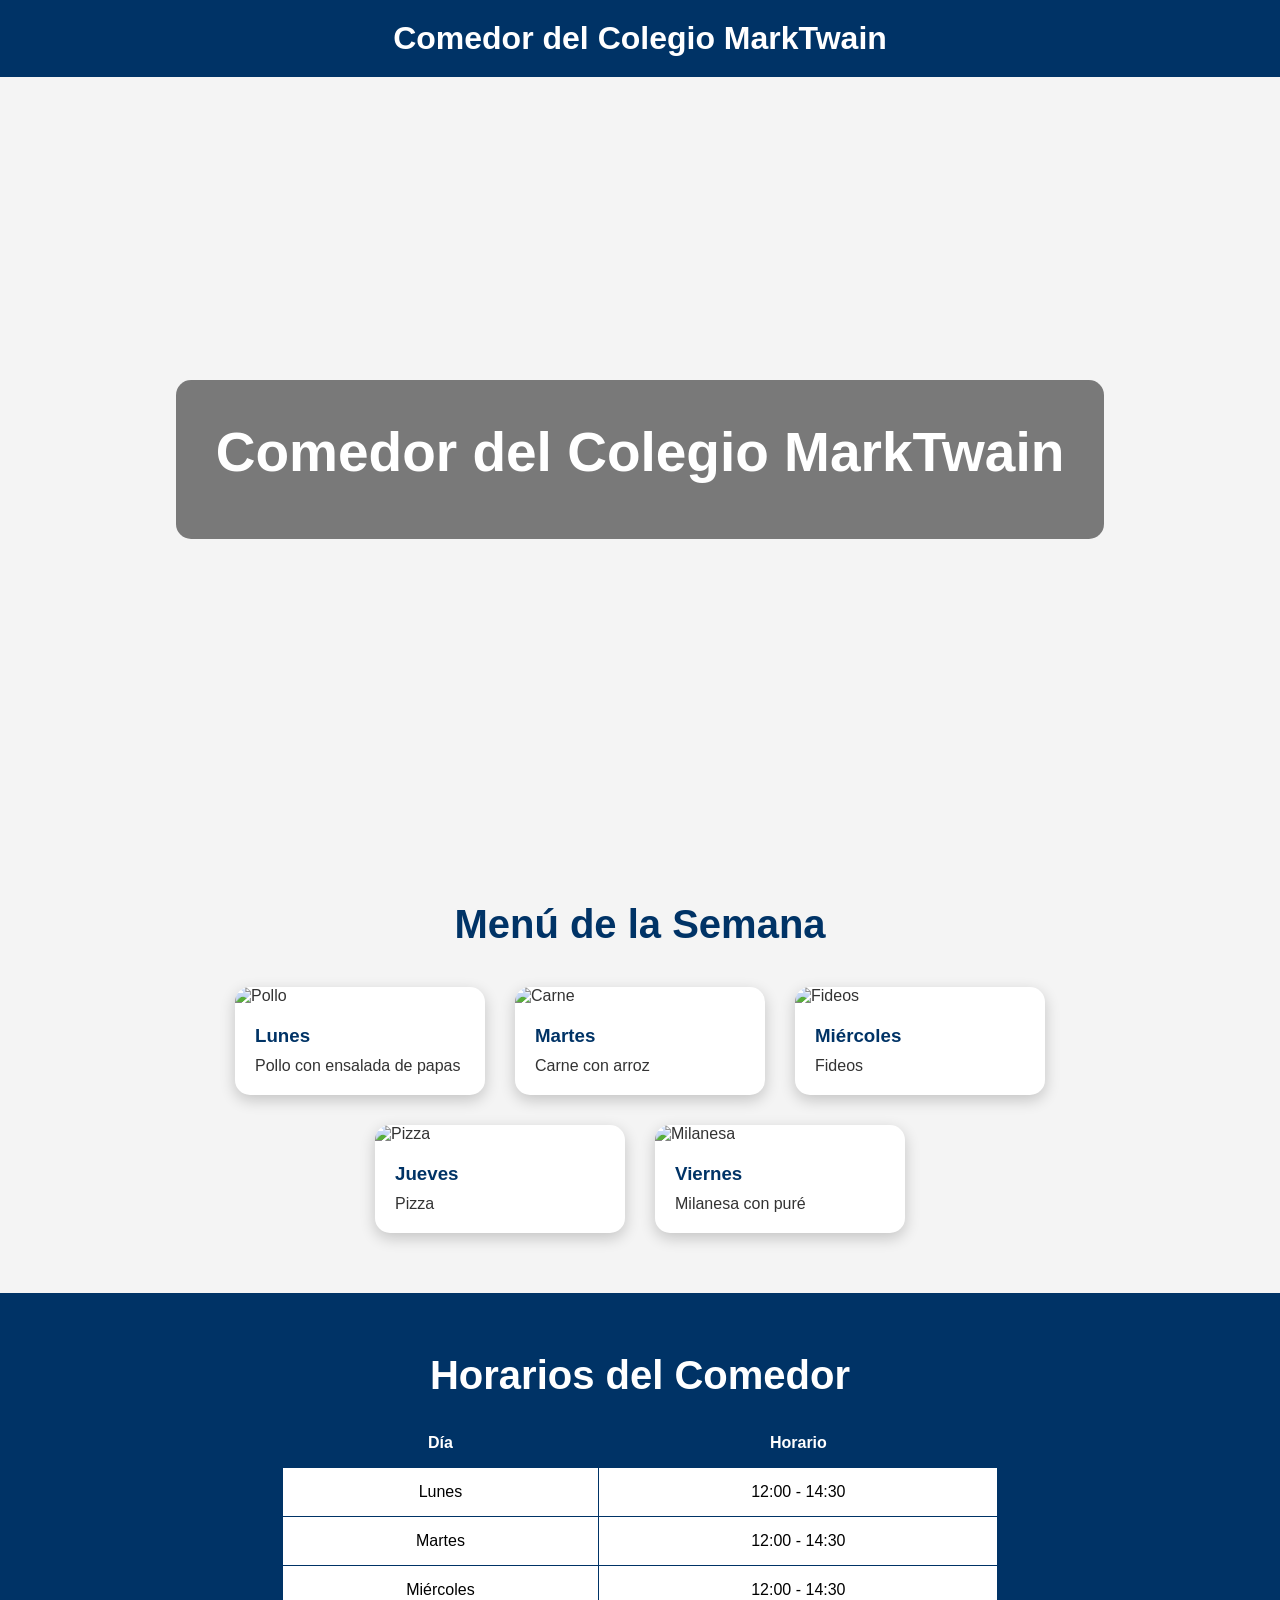
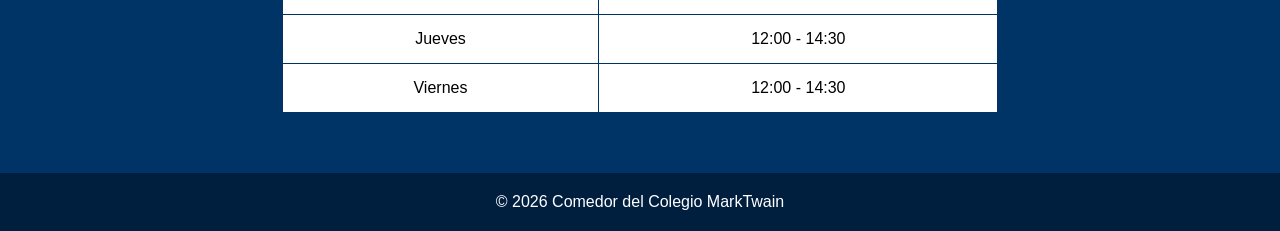
==== cart.html @ 5d7f340d "añadimos index y carta" ====
<!DOCTYPE html>
<html lang="es">
<head>
    <meta charset="UTF-8">
    <meta name="viewport" content="width=device-width, initial-scale=1.0">

    <title>Comedor del Colegio MarkTwain</title>

    <style>

        *{
            margin: 0;
            padding: 0;
            box-sizing: border-box;
            font-family: Arial, Helvetica, sans-serif;
        }

        body{
            background-color: #f4f4f4;
            color: #333;
        }

        header{
            background-color: #003366;
            color: white;
            padding: 20px;
        }

        nav{
            display: flex;
            justify-content: center;
            align-items: center;
        }

        .logo{
            font-size: 32px;
            font-weight: bold;
        }

        .hero{
            height: 85vh;
            background-image: url("images.jpg");
            background-size: cover;
            background-position: center;
            display: flex;
            justify-content: center;
            align-items: center;
            text-align: center;
            color: white;
        }

        .hero-text{
            background-color: rgba(0,0,0,0.5);
            padding: 40px;
            border-radius: 15px;
        }

        .hero h1{
            font-size: 55px;
            margin-bottom: 15px;
        }

        .hero p{
            font-size: 22px;
        }

        section{
            padding: 60px 10%;
        }

        .menu h2{
            text-align: center;
            font-size: 40px;
            color: #003366;
            margin-bottom: 40px;
        }

        .cards{
            display: flex;
            justify-content: center;
            gap: 30px;
            flex-wrap: wrap;
        }

        .card{
            background-color: white;
            width: 250px;
            border-radius: 15px;
            overflow: hidden;
            box-shadow: 0 5px 15px rgba(0,0,0,0.2);
            transition: 0.3s;
        }

        .card:hover{
            transform: translateY(-10px);
        }

        .card img{
            width: 100%;
            height: 180px;
            object-fit: cover;
        }

        .card-content{
            padding: 20px;
        }

        .card-content h3{
            margin-bottom: 10px;
            color: #003366;
        }

        .schedule{
            background-color: #003366;
            color: white;
            text-align: center;
        }

        .schedule h2{
            margin-bottom: 20px;
            font-size: 40px;
        }

        table{
            width: 70%;
            margin: auto;
            border-collapse: collapse;
            background-color: white;
            color: black;
        }

        table, th, td{
            border: 1px solid #003366;
        }

        th{
            background-color: #003366;
            color: white;
        }

        th, td{
            padding: 15px;
        }

        footer{
            background-color: #001f3f;
            color: white;
            text-align: center;
            padding: 20px;
        }

    </style>
</head>

<body>

    <header>

        <nav>

            <div class="logo">
                 Comedor del Colegio MarkTwain
            </div>

        </nav>

    </header>

    <section class="hero">

        <div class="hero-text">

            <h1>Comedor del Colegio MarkTwain</h1>

          
        </div>

    </section>

    <section class="menu">

        <h2>Menú de la Semana</h2>

        <div class="cards">

            <div class="card">

                <img src="https://encrypted-tbn0.gstatic.com/images?q=tbn:ANd9GcScKtC4O2RbxoCnmMoftyU_OCnflUm-5LmpSg&s" alt="Pollo">

                <div class="card-content">
                    <h3>Lunes</h3>
                    <p>Pollo con ensalada de papas</p>
                </div>

            </div>

            <div class="card">

                <img src="https://storage.googleapis.com/fitia_recipe_images/GR-R-V-00007367%2Fv3%2Frect.jpeg" alt="Carne">

                <div class="card-content">
                    <h3>Martes</h3>
                    <p>Carne con arroz</p>
                </div>

            </div>

            <div class="card">

                <img src="https://images.unsplash.com/photo-1621996346565-e3dbc646d9a9" alt="Fideos">

                <div class="card-content">
                    <h3>Miércoles</h3>
                    <p>Fideos</p>
                </div>

            </div>

            <div class="card">

                <img src="https://images.unsplash.com/photo-1513104890138-7c749659a591" alt="Pizza">

                <div class="card-content">
                    <h3>Jueves</h3>
                    <p>Pizza</p>
                </div>

            </div>

            <div class="card">

                <img src="https://img-global.cpcdn.com/steps/36776663fe281927/400x400cq80/photo.jpg" alt="Milanesa">

                <div class="card-content">
                    <h3>Viernes</h3>
                    <p>Milanesa con puré</p>
                </div>

            </div>

        </div>

    </section>

    <section class="schedule">

        <h2>Horarios del Comedor</h2>

        <table>

            <tr>
                <th>Día</th>
                <th>Horario</th>
            </tr>

            <tr>
                <td>Lunes</td>
                <td>12:00 - 14:30</td>
            </tr>

            <tr>
                <td>Martes</td>
                <td>12:00 - 14:30</td>
            </tr>

            <tr>
                <td>Miércoles</td>
                <td>12:00 - 14:30</td>
            </tr>

            <tr>
                <td>Jueves</td>
                <td>12:00 - 14:30</td>
            </tr>

            <tr>
                <td>Viernes</td>
                <td>12:00 - 14:30</td>
            </tr>

        </table>

    </section>

    <footer>

        <p>
            © 2026 Comedor del Colegio MarkTwain
        </p>

    </footer>

</body>
</html>
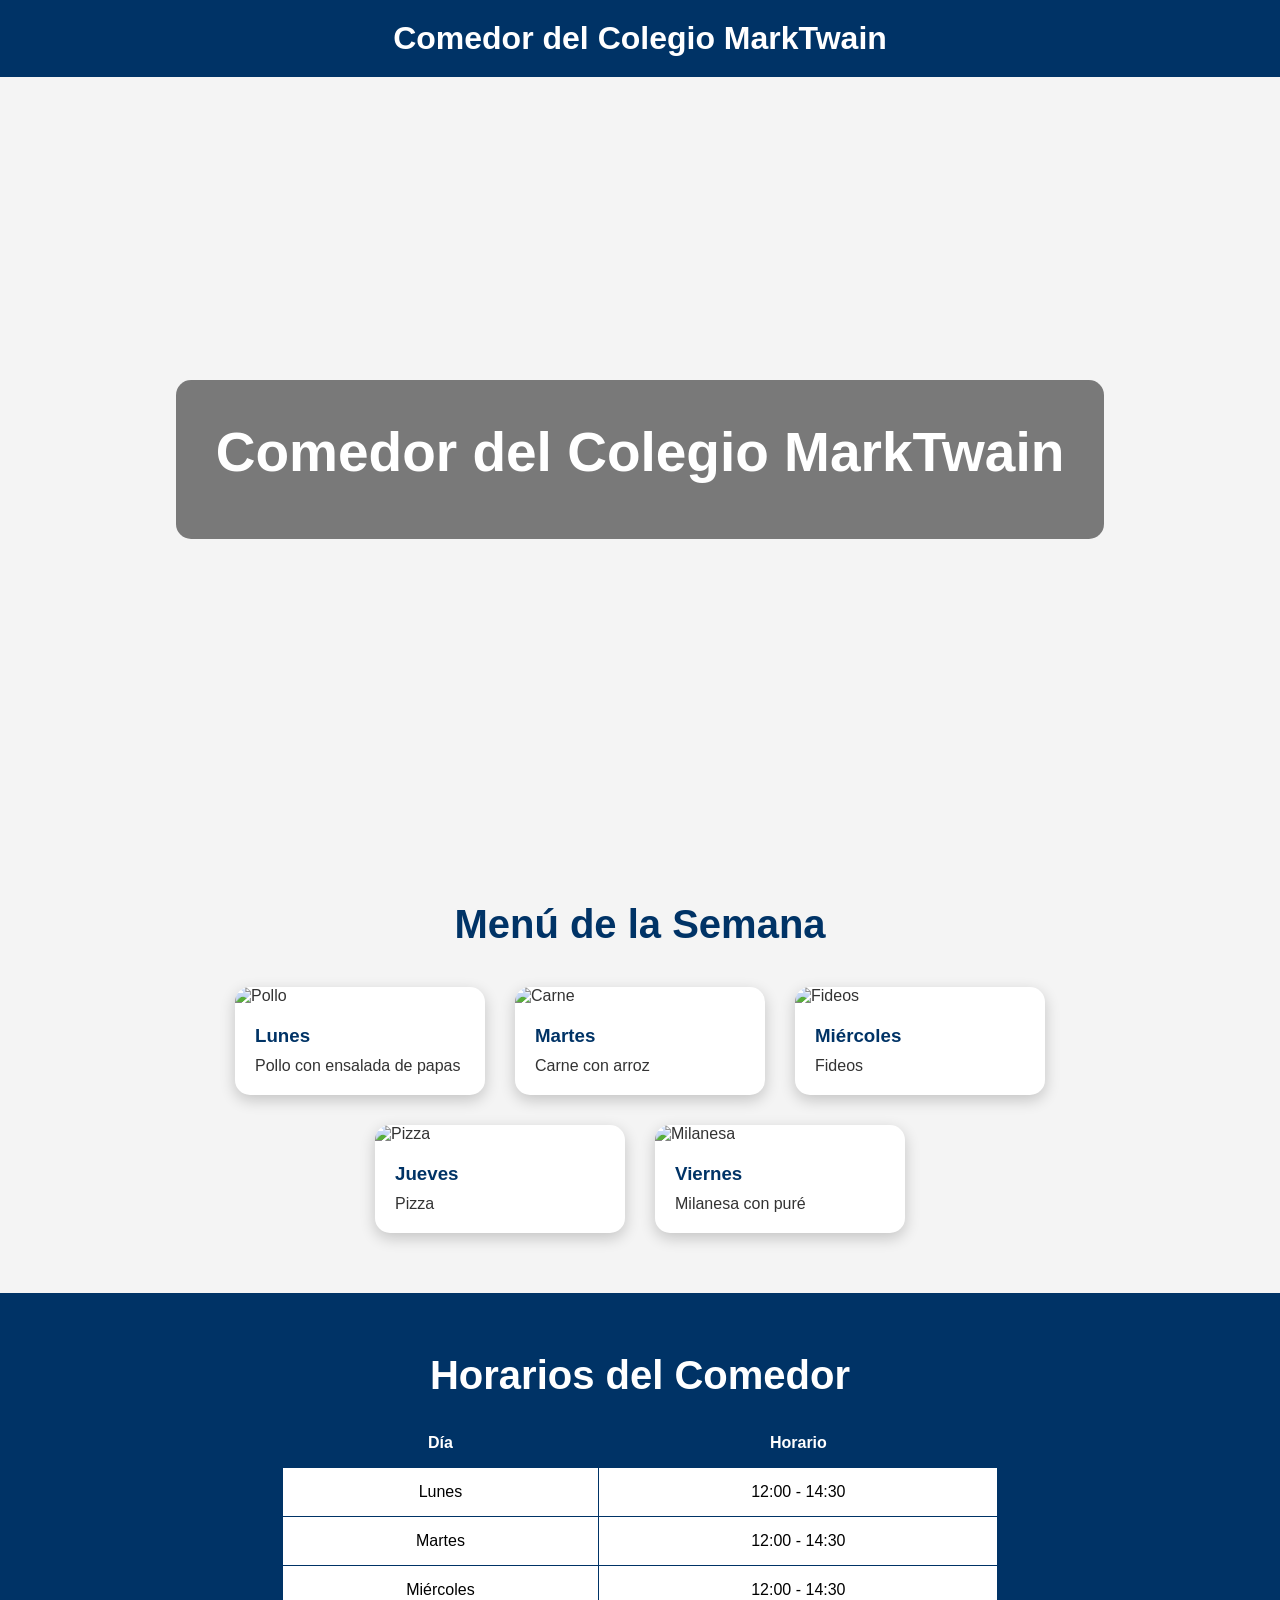
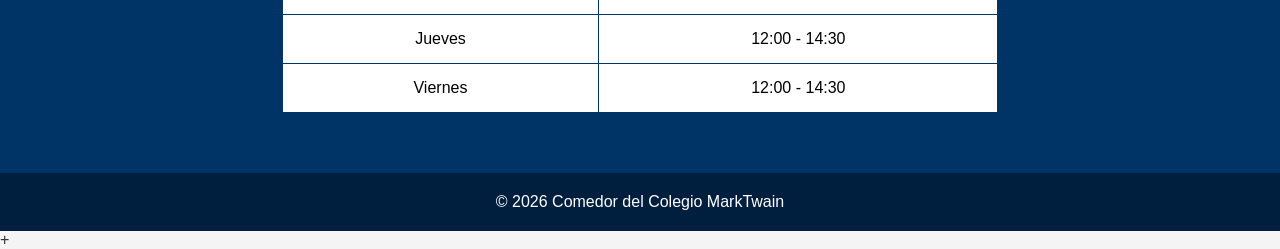
==== commit 03ca6753: "hola" ====
--- a/cart.html
+++ b/cart.html
@@ -291,4 +291,4 @@
     </footer>
 
 </body>
-</html>+</html>+
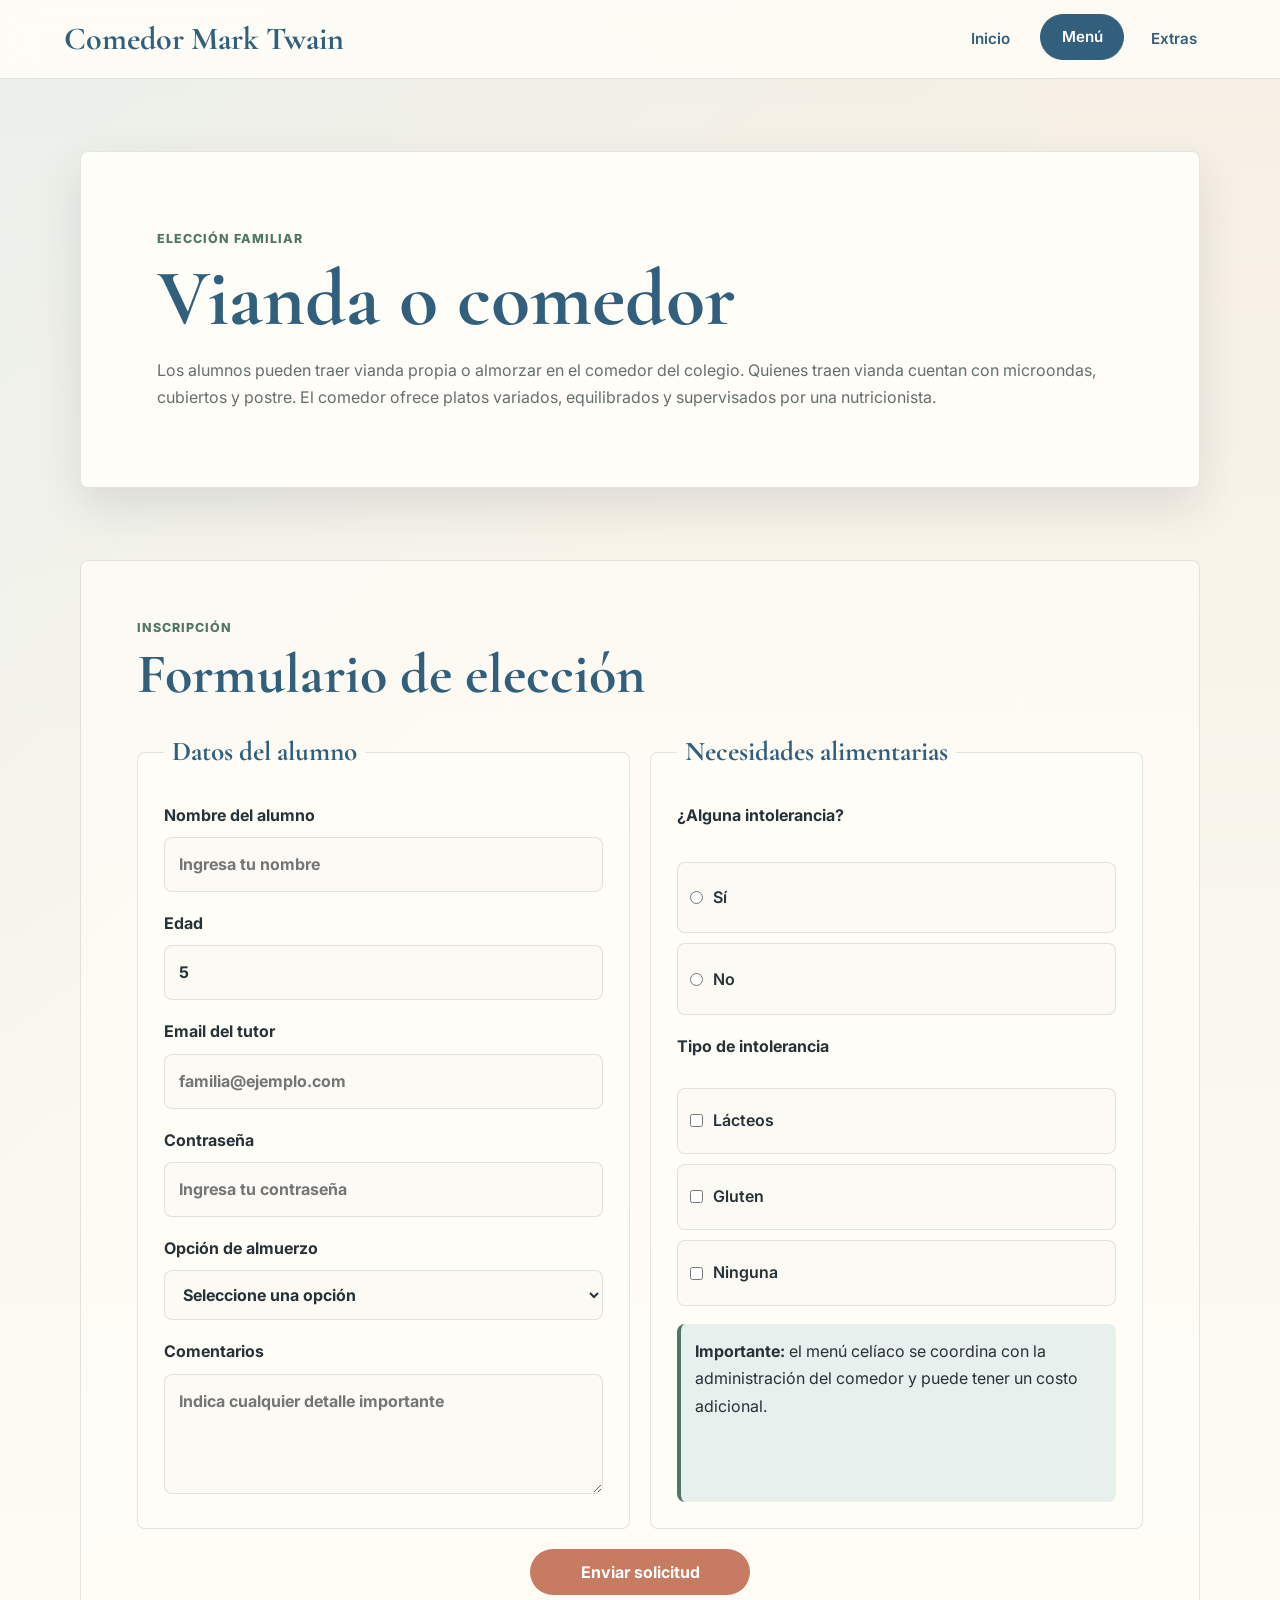
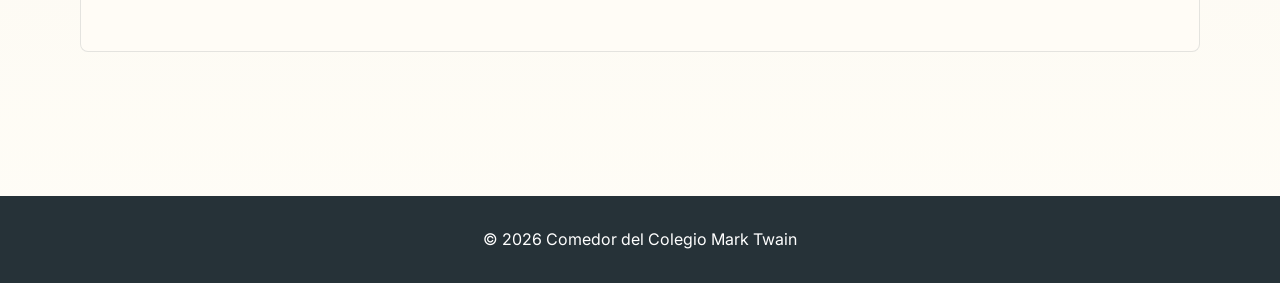
==== commit f9ae937d: "ghj" ====
--- a/cart.html
+++ b/cart.html
@@ -3,292 +3,120 @@
 <head>
     <meta charset="UTF-8">
     <meta name="viewport" content="width=device-width, initial-scale=1.0">
+    <title>Menú | Comedor Colegio Mark Twain</title>
+    <meta name="description" content="Formulario para elegir vianda, comedor o menú celíaco en el Colegio Mark Twain.">
+    <meta name="keywords" content="Comedor, menú, vianda, Colegio Mark Twain">
+    <meta name="author" content="Camila de Allende, Ignacio Vera Barros">
+    <link rel="stylesheet" href="styles.css">
+</head>
+<body>
+    <header class="site-header">
+        <a class="brand" href="./index.html">Comedor Mark Twain</a>
+        <nav class="site-nav" aria-label="Navegación principal">
+            <a href="./index.html">Inicio</a>
+            <a href="./cart.html" aria-current="page">Menú</a>
+            <a href="./other.html">Extras</a>
+        </nav>
+    </header>
 
-    <title>Comedor del Colegio MarkTwain</title>
+    <main>
+        <section class="page-intro reveal">
+            <p class="eyebrow">Elección familiar</p>
+            <h1>Vianda o comedor</h1>
+            <p>Los alumnos pueden traer vianda propia o almorzar en el comedor del colegio. Quienes traen vianda cuentan con microondas, cubiertos y postre. El comedor ofrece platos variados, equilibrados y supervisados por una nutricionista.</p>
+        </section>
 
-    <style>
-
-        *{
-            margin: 0;
-            padding: 0;
-            box-sizing: border-box;
-            font-family: Arial, Helvetica, sans-serif;
-        }
-
-        body{
-            background-color: #f4f4f4;
-            color: #333;
-        }
-
-        header{
-            background-color: #003366;
-            color: white;
-            padding: 20px;
-        }
-
-        nav{
-            display: flex;
-            justify-content: center;
-            align-items: center;
-        }
-
-        .logo{
-            font-size: 32px;
-            font-weight: bold;
-        }
-
-        .hero{
-            height: 85vh;
-            background-image: url("images.jpg");
-            background-size: cover;
-            background-position: center;
-            display: flex;
-            justify-content: center;
-            align-items: center;
-            text-align: center;
-            color: white;
-        }
-
-        .hero-text{
-            background-color: rgba(0,0,0,0.5);
-            padding: 40px;
-            border-radius: 15px;
-        }
-
-        .hero h1{
-            font-size: 55px;
-            margin-bottom: 15px;
-        }
-
-        .hero p{
-            font-size: 22px;
-        }
-
-        section{
-            padding: 60px 10%;
-        }
-
-        .menu h2{
-            text-align: center;
-            font-size: 40px;
-            color: #003366;
-            margin-bottom: 40px;
-        }
-
-        .cards{
-            display: flex;
-            justify-content: center;
-            gap: 30px;
-            flex-wrap: wrap;
-        }
-
-        .card{
-            background-color: white;
-            width: 250px;
-            border-radius: 15px;
-            overflow: hidden;
-            box-shadow: 0 5px 15px rgba(0,0,0,0.2);
-            transition: 0.3s;
-        }
-
-        .card:hover{
-            transform: translateY(-10px);
-        }
-
-        .card img{
-            width: 100%;
-            height: 180px;
-            object-fit: cover;
-        }
-
-        .card-content{
-            padding: 20px;
-        }
-
-        .card-content h3{
-            margin-bottom: 10px;
-            color: #003366;
-        }
-
-        .schedule{
-            background-color: #003366;
-            color: white;
-            text-align: center;
-        }
-
-        .schedule h2{
-            margin-bottom: 20px;
-            font-size: 40px;
-        }
-
-        table{
-            width: 70%;
-            margin: auto;
-            border-collapse: collapse;
-            background-color: white;
-            color: black;
-        }
-
-        table, th, td{
-            border: 1px solid #003366;
-        }
-
-        th{
-            background-color: #003366;
-            color: white;
-        }
-
-        th, td{
-            padding: 15px;
-        }
-
-        footer{
-            background-color: #001f3f;
-            color: white;
-            text-align: center;
-            padding: 20px;
-        }
-
-    </style>
-</head>
-
-<body>
-
-    <header>
-
-        <nav>
-
-            <div class="logo">
-                 Comedor del Colegio MarkTwain
+        <section class="section reveal">
+            <div class="section-heading">
+                <p class="eyebrow">Inscripción</p>
+                <h2>Formulario de elección</h2>
             </div>
 
-        </nav>
+            <form class="form-grid" action="">
+                <fieldset>
+                    <legend>Datos del alumno</legend>
 
-    </header>
+                    <label for="name">
+                        Nombre del alumno
+                        <input type="text" name="name" id="name" placeholder="Ingresa tu nombre">
+                    </label>
 
-    <section class="hero">
+                    <label for="age">
+                        Edad
+                        <input type="number" name="age" id="age" min="1" max="100" value="5">
+                    </label>
 
-        <div class="hero-text">
+                    <label for="email">
+                        Email del tutor
+                        <input type="email" name="email" id="email" placeholder="familia@ejemplo.com">
+                    </label>
 
-            <h1>Comedor del Colegio MarkTwain</h1>
+                    <label for="password">
+                        Contraseña
+                        <input type="password" name="password" id="password" placeholder="Ingresa tu contraseña">
+                    </label>
 
-          
-        </div>
+                    <label for="meal-option">
+                        Opción de almuerzo
+                        <select name="meal-option" id="meal-option">
+                            <option value="">Seleccione una opción</option>
+                            <option value="lonchera">Lonchera</option>
+                            <option value="comedor">Comedor</option>
+                            <option value="celiaco">Menú celíaco</option>
+                        </select>
+                    </label>
 
-    </section>
+                    <label for="comments">
+                        Comentarios
+                        <textarea name="comments" id="comments" placeholder="Indica cualquier detalle importante"></textarea>
+                    </label>
+                </fieldset>
 
-    <section class="menu">
+                <fieldset>
+                    <legend>Necesidades alimentarias</legend>
 
-        <h2>Menú de la Semana</h2>
+                    <div class="option-group">
+                        <p>¿Alguna intolerancia?</p>
+                        <label class="choice" for="yesRadio">
+                            <input type="radio" name="radioBTN" id="yesRadio" value="yes">
+                            Sí
+                        </label>
+                        <label class="choice" for="noRadio">
+                            <input type="radio" name="radioBTN" id="noRadio" value="no">
+                            No
+                        </label>
+                    </div>
 
-        <div class="cards">
+                    <div class="option-group">
+                        <p>Tipo de intolerancia</p>
+                        <label class="choice" for="lacteos">
+                            <input type="checkbox" name="lacteos" id="lacteos" value="lacteos">
+                            Lácteos
+                        </label>
+                        <label class="choice" for="gluten">
+                            <input type="checkbox" name="gluten" id="gluten" value="gluten">
+                            Gluten
+                        </label>
+                        <label class="choice" for="ninguna">
+                            <input type="checkbox" name="ninguna" id="ninguna" value="ninguna">
+                            Ninguna
+                        </label>
+                    </div>
 
-            <div class="card">
+                    <div class="notice">
+                        <strong>Importante:</strong> el menú celíaco se coordina con la administración del comedor y puede tener un costo adicional.
+                    </div>
+                </fieldset>
 
-                <img src="https://encrypted-tbn0.gstatic.com/images?q=tbn:ANd9GcScKtC4O2RbxoCnmMoftyU_OCnflUm-5LmpSg&s" alt="Pollo">
+                <button class="button primary form-submit" type="submit">Enviar solicitud</button>
+            </form>
+        </section>
+    </main>
 
-                <div class="card-content">
-                    <h3>Lunes</h3>
-                    <p>Pollo con ensalada de papas</p>
-                </div>
-
-            </div>
-
-            <div class="card">
-
-                <img src="https://storage.googleapis.com/fitia_recipe_images/GR-R-V-00007367%2Fv3%2Frect.jpeg" alt="Carne">
-
-                <div class="card-content">
-                    <h3>Martes</h3>
-                    <p>Carne con arroz</p>
-                </div>
-
-            </div>
-
-            <div class="card">
-
-                <img src="https://images.unsplash.com/photo-1621996346565-e3dbc646d9a9" alt="Fideos">
-
-                <div class="card-content">
-                    <h3>Miércoles</h3>
-                    <p>Fideos</p>
-                </div>
-
-            </div>
-
-            <div class="card">
-
-                <img src="https://images.unsplash.com/photo-1513104890138-7c749659a591" alt="Pizza">
-
-                <div class="card-content">
-                    <h3>Jueves</h3>
-                    <p>Pizza</p>
-                </div>
-
-            </div>
-
-            <div class="card">
-
-                <img src="https://img-global.cpcdn.com/steps/36776663fe281927/400x400cq80/photo.jpg" alt="Milanesa">
-
-                <div class="card-content">
-                    <h3>Viernes</h3>
-                    <p>Milanesa con puré</p>
-                </div>
-
-            </div>
-
-        </div>
-
-    </section>
-
-    <section class="schedule">
-
-        <h2>Horarios del Comedor</h2>
-
-        <table>
-
-            <tr>
-                <th>Día</th>
-                <th>Horario</th>
-            </tr>
-
-            <tr>
-                <td>Lunes</td>
-                <td>12:00 - 14:30</td>
-            </tr>
-
-            <tr>
-                <td>Martes</td>
-                <td>12:00 - 14:30</td>
-            </tr>
-
-            <tr>
-                <td>Miércoles</td>
-                <td>12:00 - 14:30</td>
-            </tr>
-
-            <tr>
-                <td>Jueves</td>
-                <td>12:00 - 14:30</td>
-            </tr>
-
-            <tr>
-                <td>Viernes</td>
-                <td>12:00 - 14:30</td>
-            </tr>
-
-        </table>
-
-    </section>
-
-    <footer>
-
-        <p>
-            © 2026 Comedor del Colegio MarkTwain
-        </p>
-
+    <footer class="site-footer">
+        <p>© 2026 Comedor del Colegio Mark Twain</p>
     </footer>
 
+    <script src="script.js"></script>
 </body>
-</html>++</html>
--- a/styles.css
+++ b/styles.css
@@ -0,0 +1,542 @@
+@import url('https://fonts.googleapis.com/css2?family=Cormorant+Garamond:wght@600;700&family=Inter:wght@400;500;600&display=swap');
+
+:root {
+    --paper: #fffdf7;
+    --cream: #f6efe4;
+    --mist: #e7f0ed;
+    --ink: #263238;
+    --muted: #63706d;
+    --blue: #315f7c;
+    --green: #527665;
+    --coral: #c77c62;
+    --line: rgba(38, 50, 56, 0.12);
+    --shadow: 0 18px 45px rgba(38, 50, 56, 0.12);
+    --radius: 8px;
+}
+
+* {
+    box-sizing: border-box;
+    margin: 0;
+    padding: 0;
+}
+
+html {
+    scroll-behavior: smooth;
+}
+
+body {
+    min-height: 100vh;
+    background:
+        linear-gradient(135deg, rgba(231, 240, 237, 0.75), transparent 38%),
+        linear-gradient(180deg, var(--cream), #f9f6ed 48%, var(--paper));
+    color: var(--ink);
+    font-family: 'Inter', sans-serif;
+    line-height: 1.7;
+}
+
+img {
+    display: block;
+    max-width: 100%;
+}
+
+a {
+    color: inherit;
+}
+
+.site-header {
+    position: sticky;
+    top: 0;
+    z-index: 20;
+    display: flex;
+    align-items: center;
+    justify-content: space-between;
+    gap: 24px;
+    padding: 16px clamp(18px, 5vw, 64px);
+    background: rgba(255, 253, 247, 0.88);
+    border-bottom: 1px solid var(--line);
+    backdrop-filter: blur(16px);
+}
+
+.brand {
+    color: var(--blue);
+    font-family: 'Cormorant Garamond', serif;
+    font-size: clamp(1.45rem, 3vw, 2rem);
+    font-weight: 700;
+    line-height: 1;
+    text-decoration: none;
+}
+
+.site-nav {
+    display: flex;
+    align-items: center;
+    justify-content: center;
+    gap: 8px;
+    flex-wrap: wrap;
+}
+
+.site-nav a {
+    min-width: 84px;
+    padding: 9px 16px;
+    border: 1px solid transparent;
+    border-radius: 999px;
+    color: var(--blue);
+    font-size: 0.95rem;
+    font-weight: 600;
+    text-align: center;
+    text-decoration: none;
+    transition: background 180ms ease, color 180ms ease, transform 180ms ease, border-color 180ms ease;
+}
+
+.site-nav a:hover,
+.site-nav a:focus-visible,
+.site-nav a[aria-current="page"] {
+    background: var(--blue);
+    border-color: var(--blue);
+    color: white;
+    transform: translateY(-2px);
+}
+
+main {
+    overflow: hidden;
+}
+
+.hero {
+    min-height: calc(100vh - 76px);
+    display: grid;
+    align-items: end;
+    padding: clamp(48px, 8vw, 96px) clamp(18px, 5vw, 64px);
+    background:
+        linear-gradient(90deg, rgba(20, 34, 42, 0.7), rgba(20, 34, 42, 0.25)),
+        url('https://images.unsplash.com/photo-1555244162-803834f70033?auto=format&fit=crop&w=1800&q=80');
+    background-position: center;
+    background-size: cover;
+    color: white;
+}
+
+.hero-content {
+    width: min(760px, 100%);
+}
+
+.hero h1,
+.page-intro h1,
+h2,
+h3 {
+    font-family: 'Cormorant Garamond', serif;
+    letter-spacing: 0;
+    line-height: 1.05;
+}
+
+.hero h1 {
+    max-width: 760px;
+    margin: 10px 0 18px;
+    font-size: clamp(3rem, 8vw, 5.7rem);
+}
+
+.hero p {
+    max-width: 660px;
+    color: rgba(255, 255, 255, 0.9);
+    font-size: clamp(1rem, 2vw, 1.2rem);
+}
+
+.hero-actions {
+    display: flex;
+    flex-wrap: wrap;
+    gap: 12px;
+    margin-top: 28px;
+}
+
+.button {
+    display: inline-flex;
+    align-items: center;
+    justify-content: center;
+    min-height: 46px;
+    padding: 12px 22px;
+    border: 1px solid transparent;
+    border-radius: 999px;
+    cursor: pointer;
+    font-family: inherit;
+    font-size: 1rem;
+    font-weight: 700;
+    text-decoration: none;
+    transition: transform 180ms ease, box-shadow 180ms ease, background 180ms ease;
+}
+
+.button:hover,
+.button:focus-visible {
+    transform: translateY(-3px);
+    box-shadow: 0 14px 28px rgba(38, 50, 56, 0.18);
+}
+
+.button.primary {
+    background: var(--coral);
+    color: white;
+}
+
+.button.secondary {
+    background: rgba(255, 255, 255, 0.18);
+    border-color: rgba(255, 255, 255, 0.55);
+    color: white;
+}
+
+.page-intro,
+.section {
+    width: min(1120px, calc(100% - 36px));
+    margin: clamp(32px, 6vw, 72px) auto;
+}
+
+.page-intro {
+    padding: clamp(42px, 7vw, 76px);
+    background: var(--paper);
+    border: 1px solid var(--line);
+    border-radius: var(--radius);
+    box-shadow: var(--shadow);
+}
+
+.page-intro h1 {
+    margin: 8px 0 16px;
+    color: var(--blue);
+    font-size: clamp(2.7rem, 7vw, 5rem);
+}
+
+.page-intro p,
+.section p {
+    color: var(--muted);
+}
+
+.section {
+    padding: clamp(32px, 5vw, 56px);
+    background: rgba(255, 253, 247, 0.72);
+    border: 1px solid var(--line);
+    border-radius: var(--radius);
+}
+
+.section-heading {
+    max-width: 700px;
+    margin-bottom: 26px;
+}
+
+.section-heading h2,
+.split h2,
+.feature-band h2 {
+    margin-top: 6px;
+    color: var(--blue);
+    font-size: clamp(2.2rem, 5vw, 3.5rem);
+}
+
+p.eyebrow,
+.eyebrow {
+    color: var(--green);
+    font-size: 0.78rem;
+    font-weight: 800;
+    letter-spacing: 0.08em;
+    text-transform: uppercase;
+}
+
+.cards {
+    display: grid;
+    grid-template-columns: repeat(auto-fit, minmax(210px, 1fr));
+    gap: 18px;
+}
+
+.card {
+    min-height: 100%;
+    overflow: hidden;
+    background: var(--paper);
+    border: 1px solid var(--line);
+    border-radius: var(--radius);
+    box-shadow: 0 10px 28px rgba(38, 50, 56, 0.08);
+    transform: translateY(0);
+    transition: transform 220ms ease, box-shadow 220ms ease, border-color 220ms ease;
+}
+
+.card:hover {
+    border-color: rgba(199, 124, 98, 0.45);
+    box-shadow: var(--shadow);
+    transform: translateY(-8px);
+}
+
+.card img {
+    width: 100%;
+    aspect-ratio: 4 / 3;
+    object-fit: cover;
+}
+
+.card-content {
+    padding: 18px;
+}
+
+.card-content span {
+    color: var(--coral);
+    font-weight: 800;
+    text-transform: uppercase;
+    font-size: 0.75rem;
+}
+
+.card-content h3 {
+    margin-top: 6px;
+    color: var(--ink);
+    font-size: 1.45rem;
+}
+
+.split {
+    display: grid;
+    grid-template-columns: minmax(0, 0.9fr) minmax(320px, 1.1fr);
+    gap: clamp(24px, 5vw, 56px);
+    align-items: center;
+}
+
+.table-wrap {
+    overflow-x: auto;
+    border: 1px solid var(--line);
+    border-radius: var(--radius);
+}
+
+table {
+    width: 100%;
+    min-width: 420px;
+    border-collapse: collapse;
+    background: var(--paper);
+}
+
+th,
+td {
+    padding: 16px;
+    text-align: left;
+}
+
+th {
+    background: var(--blue);
+    color: white;
+}
+
+td {
+    border-bottom: 1px solid var(--line);
+}
+
+tbody tr {
+    transition: background 160ms ease;
+}
+
+tbody tr:hover {
+    background: var(--mist);
+}
+
+.form-grid {
+    display: grid;
+    grid-template-columns: repeat(2, minmax(0, 1fr));
+    gap: 20px;
+}
+
+fieldset {
+    display: grid;
+    gap: 18px;
+    padding: 26px;
+    background: var(--paper);
+    border: 1px solid var(--line);
+    border-radius: var(--radius);
+}
+
+legend {
+    padding: 0 8px;
+    color: var(--blue);
+    font-family: 'Cormorant Garamond', serif;
+    font-size: 1.7rem;
+    font-weight: 700;
+}
+
+label,
+.option-group p {
+    color: var(--ink);
+    font-weight: 700;
+}
+
+input,
+select,
+textarea {
+    width: 100%;
+    margin-top: 8px;
+    padding: 13px 14px;
+    border: 1px solid var(--line);
+    border-radius: var(--radius);
+    background: #fbfaf4;
+    color: var(--ink);
+    font: inherit;
+    transition: border-color 160ms ease, box-shadow 160ms ease, background 160ms ease;
+}
+
+input:focus,
+select:focus,
+textarea:focus {
+    outline: none;
+    background: white;
+    border-color: var(--green);
+    box-shadow: 0 0 0 4px rgba(82, 118, 101, 0.16);
+}
+
+textarea {
+    min-height: 120px;
+    resize: vertical;
+}
+
+.option-group {
+    display: grid;
+    gap: 10px;
+}
+
+.choice {
+    display: flex;
+    align-items: center;
+    gap: 10px;
+    min-height: 42px;
+    padding: 10px 12px;
+    background: #fbfaf4;
+    border: 1px solid var(--line);
+    border-radius: var(--radius);
+    cursor: pointer;
+    font-weight: 600;
+}
+
+.choice input {
+    width: auto;
+    margin: 0;
+    accent-color: var(--green);
+}
+
+.notice {
+    padding: 14px;
+    background: var(--mist);
+    border-left: 4px solid var(--green);
+    border-radius: var(--radius);
+    color: var(--ink);
+}
+
+.form-submit {
+    grid-column: 1 / -1;
+    justify-self: center;
+    min-width: 220px;
+    border: 0;
+}
+
+.highlight {
+    margin-top: 14px;
+    color: var(--coral);
+    font-size: 1.15rem;
+    font-style: italic;
+    font-weight: 700;
+}
+
+.benefits-list {
+    display: grid;
+    gap: 14px;
+    padding-left: 24px;
+}
+
+.benefits-list li {
+    padding-left: 6px;
+    color: var(--ink);
+    font-weight: 600;
+}
+
+.benefits-list li::marker {
+    color: var(--coral);
+    font-weight: 800;
+}
+
+.feature-band {
+    background:
+        linear-gradient(90deg, rgba(255, 253, 247, 0.94), rgba(255, 253, 247, 0.82)),
+        url('https://images.unsplash.com/photo-1509062522246-3755977927d7?auto=format&fit=crop&w=1500&q=80');
+    background-position: center;
+    background-size: cover;
+}
+
+.feature-band > div {
+    width: min(720px, 100%);
+}
+
+.site-footer {
+    margin-top: 72px;
+    padding: 30px 18px;
+    background: var(--ink);
+    color: white;
+    text-align: center;
+}
+
+.reveal {
+    opacity: 0;
+    transform: translateY(26px);
+    transition: opacity 620ms ease, transform 620ms ease;
+}
+
+.reveal.is-visible {
+    opacity: 1;
+    transform: translateY(0);
+}
+
+@media (prefers-reduced-motion: reduce) {
+    *,
+    *::before,
+    *::after {
+        scroll-behavior: auto !important;
+        transition-duration: 0.01ms !important;
+        animation-duration: 0.01ms !important;
+        animation-iteration-count: 1 !important;
+    }
+
+    .reveal {
+        opacity: 1;
+        transform: none;
+    }
+}
+
+@media (max-width: 820px) {
+    .site-header {
+        position: static;
+        flex-direction: column;
+        align-items: stretch;
+        gap: 14px;
+    }
+
+    .brand {
+        text-align: center;
+    }
+
+    .site-nav a {
+        flex: 1 1 90px;
+    }
+
+    .hero {
+        min-height: 78vh;
+        align-items: center;
+    }
+
+    .split,
+    .form-grid {
+        grid-template-columns: 1fr;
+    }
+
+    .page-intro,
+    .section {
+        width: min(100% - 24px, 1120px);
+    }
+}
+
+@media (max-width: 520px) {
+    .hero-actions,
+    .button {
+        width: 100%;
+    }
+
+    .page-intro,
+    .section {
+        padding: 26px 18px;
+    }
+
+    fieldset {
+        padding: 20px 16px;
+    }
+
+    .cards {
+        grid-template-columns: 1fr;
+    }
+}
